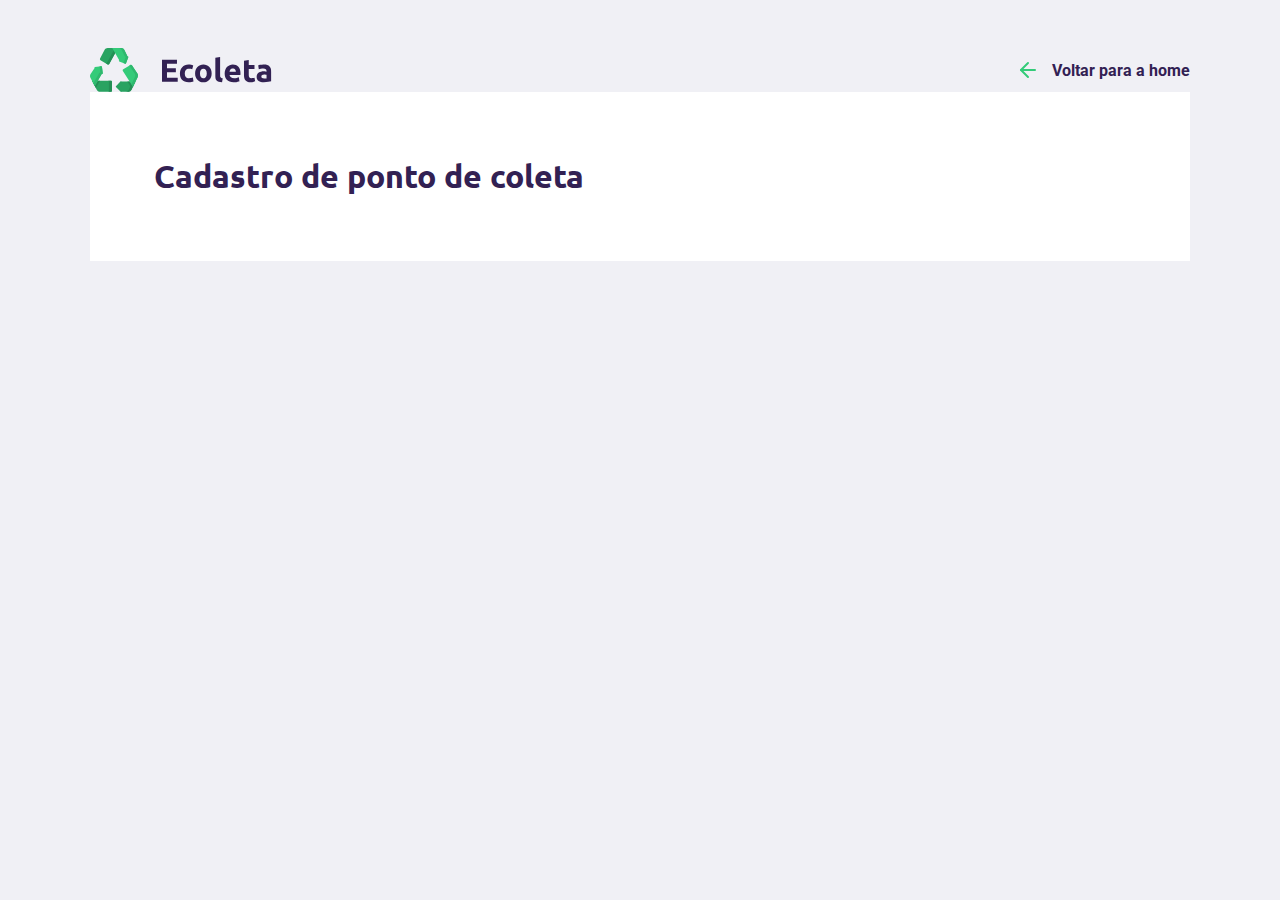
==== create-point.html @ 9ab8ecdf "First commit" ====
<!DOCTYPE html>
<html lang="en">
<head>
    <meta charset="UTF-8">
    <meta name="viewport" content="width=device-width, initial-scale=1.0">
    <link href="https://fonts.googleapis.com/css2?family=Roboto&family=Ubuntu:wght@700&display=swap" rel="stylesheet">
    <link rel="stylesheet" href="styles/main.css">
    <link rel="stylesheet" href="styles/create-point.css">
    <link rel="stylesheet" href="styles/responsive.css">
    <title>Ecoleta</title>
</head>
<body>
   
   <div id="page-create-point">
        <header>
            <img src="assets/logo.svg" alt="Logomarca">

            <a href="index.html">
                <span></span>
                Voltar para a home
            </a>
        </header>
        <form action="">
            <h1>Cadastro de ponto de coleta</h1>
        </form>
   </div>
    
</body>
<script src="app.js"></script>
</html>
---- styles/main.css ----
*{
    margin: 0;
    padding: 0;
}

:root{
    --title-color: #322153;
    --primary-color: #34cb79;
}

body{
    background: #f0f0f5;
    font-family: 'Roboto', sans-serif;
    font-size: 16px;
    -webkit-font-smoothing: antialiased;
}

h1, h2, h3, h4, h5, h6{
    font-family: 'Ubuntu', sans-serif;
    color: var(--title-color);
}
a{
    text-decoration: none;
}
---- styles/create-point.css ----
#page-create-point{
    width: 90%;
    max-width: 1100px;
    margin: 0 auto;
}

#page-create-point header{
    margin-top: 48px;
    display: flex;
    justify-content: space-between;
}

#page-create-point header a{
    color: var(--title-color);
    font-weight: 700;
    display: flex;
    align-items: center;
}

#page-create-point header a span{
    display: flex;
    margin-right: 16px;
    background: url('../assets/arrow-left.svg');
    height: 24px;
    width: 20px;
}

form{
    padding: 64px;
    background-color: white;
}
---- styles/responsive.css ----
@media(max-width:900px){
    #page-home{
        background-position-x: 70vw;
    }
    #page-home .content{
        align-items: center;
        text-align: center;
    }
    #page-home header a{
        position: absolute;
        bottom: 48px;
        left: 50%;
        transform: translateX(-50%);
    }
    #page-home main{
        align-items: center;
    }
}

@media(min-width: 1700px){
    #page-home{
        background-position-x: 40vw;
    }
}

@media(max-height: 760px){
    #page-home{
        background-position-y: 100px;
    }
}
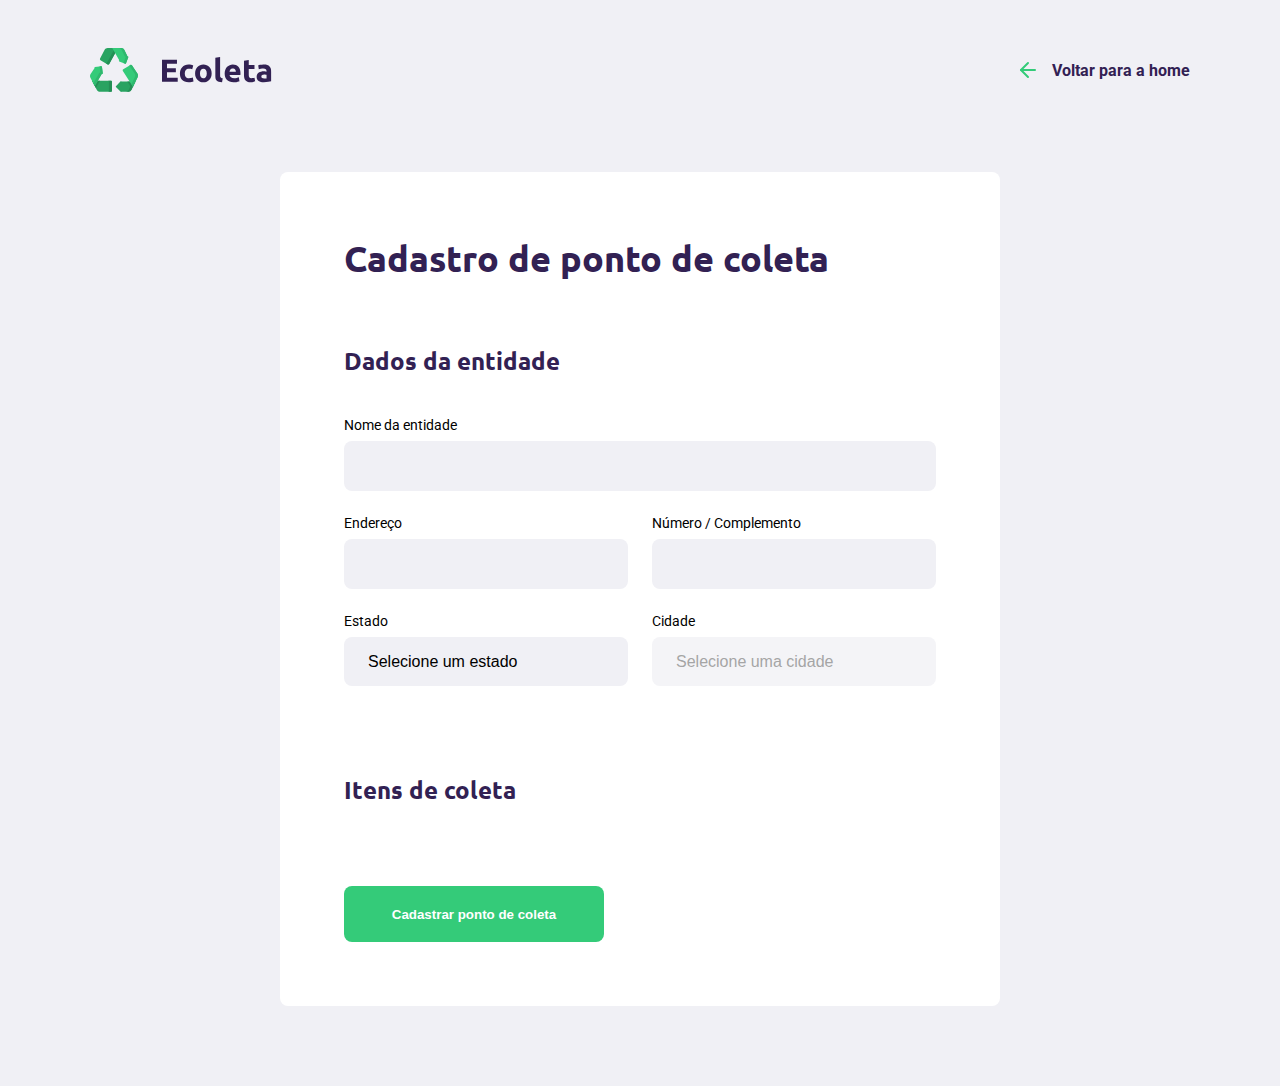
==== commit 42fad0f1: "Added Create point form" ====
--- a/create-point.html
+++ b/create-point.html
@@ -22,9 +22,56 @@
         </header>
         <form action="">
             <h1>Cadastro de ponto de coleta</h1>
+            <!--Tag destinadda a agrupar campos de forumulário relacionados aa uma mesma coisa-->
+            <fieldset>
+                <legend>
+                    <h2>Dados da entidade</h2>
+                </legend>
+
+                <div class="field">
+                    <label for="name">Nome da entidade</label>
+                    <input type="text" name="name" id="">
+                </div>
+
+                <div class="field-group">
+                    <div class="field">
+                        <label for="adress">Endereço</label>
+                        <input type="text" name="adress" id="">
+                    </div>
+                    <div class="field">
+                        <label for="adress2">Número / Complemento</label>
+                        <input type="text" name="adress2" id="">
+                    </div>
+                </div>
+                <div class="field-group">
+                    <div class="field">
+                        <label for="uf">Estado</label>
+                        <select name="uf">
+                            <option value="">Selecione um estado</option>
+                        </select>
+                    </div>
+                    <div class="field">
+                        <label for="city">Cidade</label>
+                        <select name="city" disabled>
+                            <option value="">Selecione uma cidade</option>
+                        </select>
+                    </div>
+                    
+                </div>
+            </fieldset>
+
+            <fieldset>
+                <legend>
+                    <h2>Itens de coleta</h2>
+                </legend>
+
+                
+            </fieldset>
+
+            <button type="submit">Cadastrar ponto de coleta</button>
         </form>
    </div>
-    
+   <script src="scripts/create-point.js"></script>
 </body>
-<script src="app.js"></script>
+
 </html>--- a/styles/main.css
+++ b/styles/main.css
@@ -1,11 +1,16 @@
 *{
     margin: 0;
     padding: 0;
+    box-sizing: border-box;
 }
 
 :root{
     --title-color: #322153;
     --primary-color: #34cb79;
+}
+
+button{
+    cursor: pointer;
 }
 
 body{
@@ -21,4 +26,5 @@
 }
 a{
     text-decoration: none;
+    cursor: pointer;
 }
--- a/styles/create-point.css
+++ b/styles/create-point.css
@@ -26,6 +26,83 @@
 }
 
 form{
+    margin: 80px auto;
+    max-width: 720px;
+    border-radius: 8px;
     padding: 64px;
     background-color: white;
+}
+
+form h1{
+    font-size: 36px;
+}
+
+form fieldset{
+    margin-top: 64px;
+    border: none;
+}
+
+form legend{
+    margin-bottom: 40px;
+}
+
+form legend h2{
+    font-size: 24px;
+}
+
+form .field{
+    /*O campo vai preencher todo o espaço disponível*/
+    flex: 1;
+    display: flex;
+    flex-direction: column;
+    margin-bottom: 24px;
+}
+
+form .field-group{
+    display: flex;
+}
+
+/*Aplicar as propriedades em ambos os seletores*/
+form input, form select{
+    background-color: #f0f0f5;
+    border: none;
+    border-radius: 8px;
+    padding: 16px 24px;
+    font-size: 16px;
+    outline-color: var(--title-color);
+}
+
+/*Reseta a aparência padrão dos seletores*/
+
+form select{
+    -webkit-appearance: none;
+    -moz-appearance: none;
+    appearance: none;
+}
+
+form label{
+    font-size: 14px;
+    margin-bottom: 8px;
+}
+
+/*Aplica margem apenas no filho que é seguido por outro campo*/
+/*form .field-group .field é referente ao primeiro campo*/
+form .field-group .field + .field{
+    margin-left: 24px;
+}
+
+form button{
+    color: white;
+    font-weight: 700;
+    width: 260px;
+    height: 56px;
+    background-color: var(--primary-color);
+    border: none;
+    border-radius: 8px;
+    margin-top: 40px;
+    transition: background-color 400ms;
+}
+
+form button:hover{
+    background-color: #2fb86e;
 }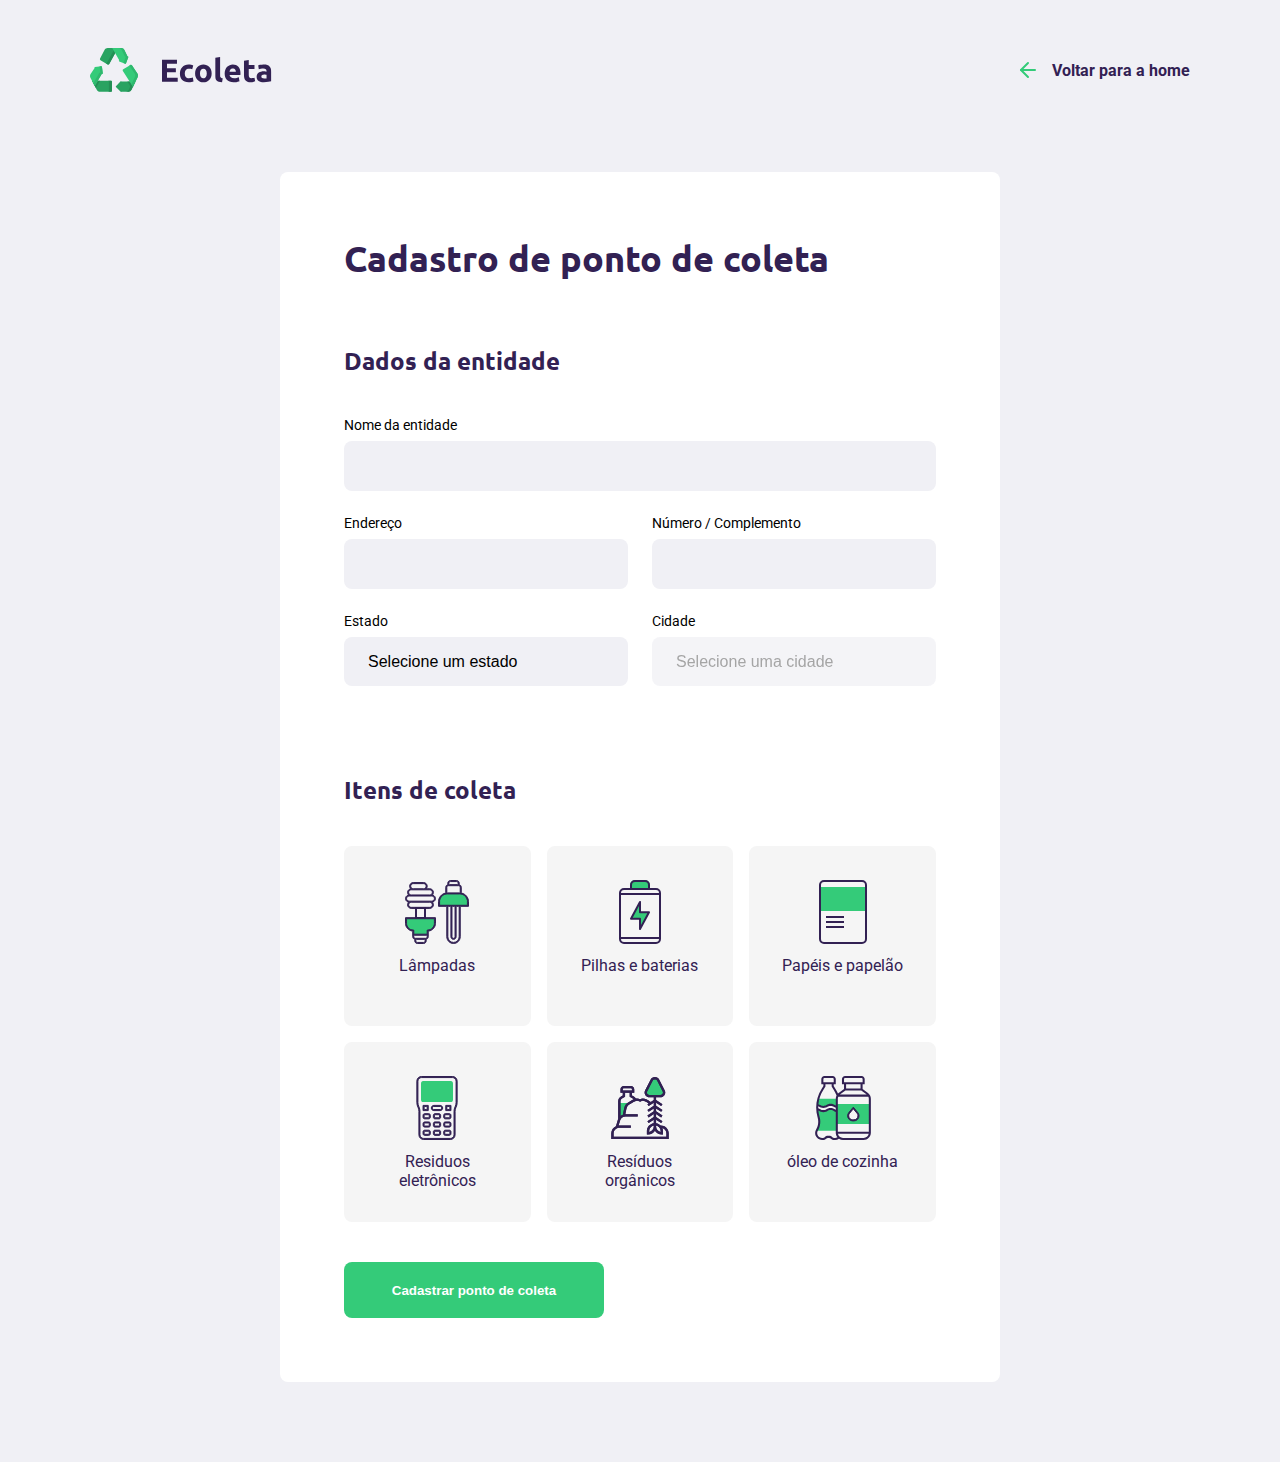
==== commit 1cbd1059: "Implemented select items" ====
--- a/create-point.html
+++ b/create-point.html
@@ -30,31 +30,32 @@
 
                 <div class="field">
                     <label for="name">Nome da entidade</label>
-                    <input type="text" name="name" id="">
+                    <input type="text" name="name" id="" required>
                 </div>
 
                 <div class="field-group">
                     <div class="field">
                         <label for="adress">Endereço</label>
-                        <input type="text" name="adress" id="">
+                        <input type="text" name="adress" id="" required>
                     </div>
                     <div class="field">
                         <label for="adress2">Número / Complemento</label>
-                        <input type="text" name="adress2" id="">
+                        <input type="text" name="adress2" id="" required>
                     </div>
                 </div>
                 <div class="field-group">
                     <div class="field">
                         <label for="uf">Estado</label>
-                        <select name="uf">
+                        <select name="uf" required>
                             <option value="">Selecione um estado</option>
                         </select>
                     </div>
                     <div class="field">
                         <label for="city">Cidade</label>
-                        <select name="city" disabled>
+                        <select name="city" disabled required>
                             <option value="">Selecione uma cidade</option>
                         </select>
+                        <input type="hidden" name="state">
                     </div>
                     
                 </div>
@@ -65,7 +66,33 @@
                     <h2>Itens de coleta</h2>
                 </legend>
 
-                
+                <div class="items-grid">
+                    <li data-id="1">
+                        <img src="assets/lampadas.svg" alt="lampadas">
+                        <span>Lâmpadas</span>
+                    </li>
+                    <li data-id="2">
+                        <img src="assets/baterias.svg" alt="Pilhas e baterias">
+                        <span>Pilhas e baterias</span>
+                    </li>
+                    <li data-id="3">
+                        <img src="assets/papeis-papelao.svg" alt="Papéis e papelão">
+                        <span>Papéis e papelão</span>
+                    </li>
+                    <li data-id="4">
+                        <img src="assets/eletronicos.svg" alt="Residuos eletrônicos">
+                        <span>Residuos eletrônicos</span>
+                    </li>
+                    <li data-id="5">
+                        <img src="assets/organicos.svg" alt="Residuos orgânicos">
+                        <span>Resíduos orgânicos</span>
+                    </li>
+                    <li data-id="6">
+                        <img src="assets/oleo.svg" alt="óleo de cozinha">
+                        <span>óleo de cozinha</span>
+                    </li>
+                </div>
+                <input type="hidden" name="items">
             </fieldset>
 
             <button type="submit">Cadastrar ponto de coleta</button>
--- a/styles/create-point.css
+++ b/styles/create-point.css
@@ -105,4 +105,42 @@
 
 form button:hover{
     background-color: #2fb86e;
-}+}
+
+.items-grid{
+    display: grid;
+    grid-template-columns: 1fr 1fr 1fr;
+    gap: 16px;
+}
+
+.items-grid li{
+    background-color: #f5f5f5;
+    list-style: none;
+    height: 180px;
+    border: 2px solid #f5f5f5;
+    border-radius: 8px;
+    padding: 32px 24px 16px;
+    display: flex;
+    flex-direction: column;
+    align-items: center;
+    justify-content: space-between;
+    text-align: center;
+    cursor: pointer;
+}
+
+.items-grid li span{
+    margin-top: 12px;
+    flex: 1;
+    display: flex;
+    align-self: center;
+    color: var(--title-color);
+}
+
+.items-grid li.selected{
+    background-color: #e1faec;
+    border: 2px solid #34cb79;
+}
+
+.items-grid li img, .items-grid li span{
+    pointer-events: none;
+}
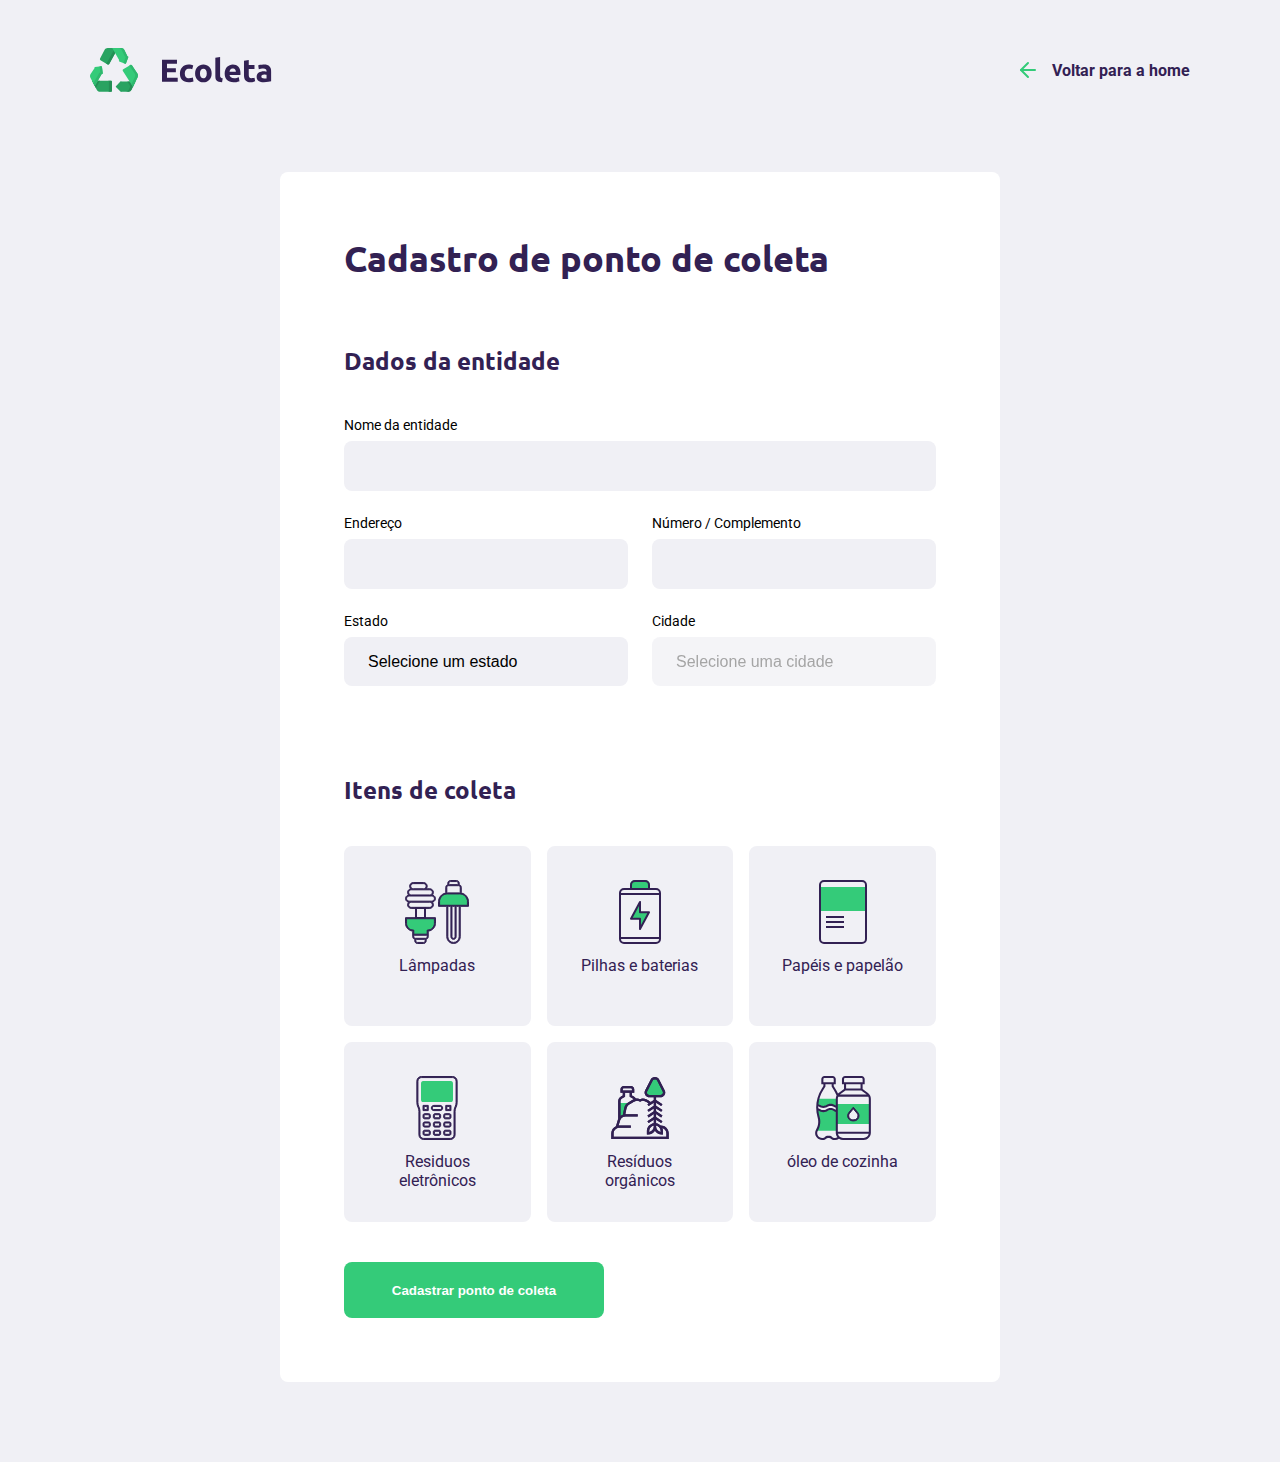
==== commit 40b2e92a: "Added search modal" ====
--- a/create-point.html
+++ b/create-point.html
@@ -7,7 +7,7 @@
     <link rel="stylesheet" href="styles/main.css">
     <link rel="stylesheet" href="styles/create-point.css">
     <link rel="stylesheet" href="styles/responsive.css">
-    <title>Ecoleta</title>
+    <title>Criar novo ponto de coleta</title>
 </head>
 <body>
    
--- a/styles/main.css
+++ b/styles/main.css
@@ -7,6 +7,7 @@
 :root{
     --title-color: #322153;
     --primary-color: #34cb79;
+    --bg-color: #f0f0f5;
 }
 
 button{
--- a/styles/create-point.css
+++ b/styles/create-point.css
@@ -64,7 +64,7 @@
 
 /*Aplicar as propriedades em ambos os seletores*/
 form input, form select{
-    background-color: #f0f0f5;
+    background-color: var(--bg-color);
     border: none;
     border-radius: 8px;
     padding: 16px 24px;
@@ -114,10 +114,10 @@
 }
 
 .items-grid li{
-    background-color: #f5f5f5;
+    background-color: var(--bg-color);;
     list-style: none;
     height: 180px;
-    border: 2px solid #f5f5f5;
+    border: 2px solid var(--bg-color);;
     border-radius: 8px;
     padding: 32px 24px 16px;
     display: flex;
--- a/styles/responsive.css
+++ b/styles/responsive.css
@@ -16,6 +16,14 @@
     #page-home main{
         align-items: center;
     }
+
+    #page-search-results .cards{
+        grid-template-columns: 1fr;
+    }
+
+    #page-search-results main img{
+        height: 250px;
+    }
 }
 
 @media(min-width: 1700px){
